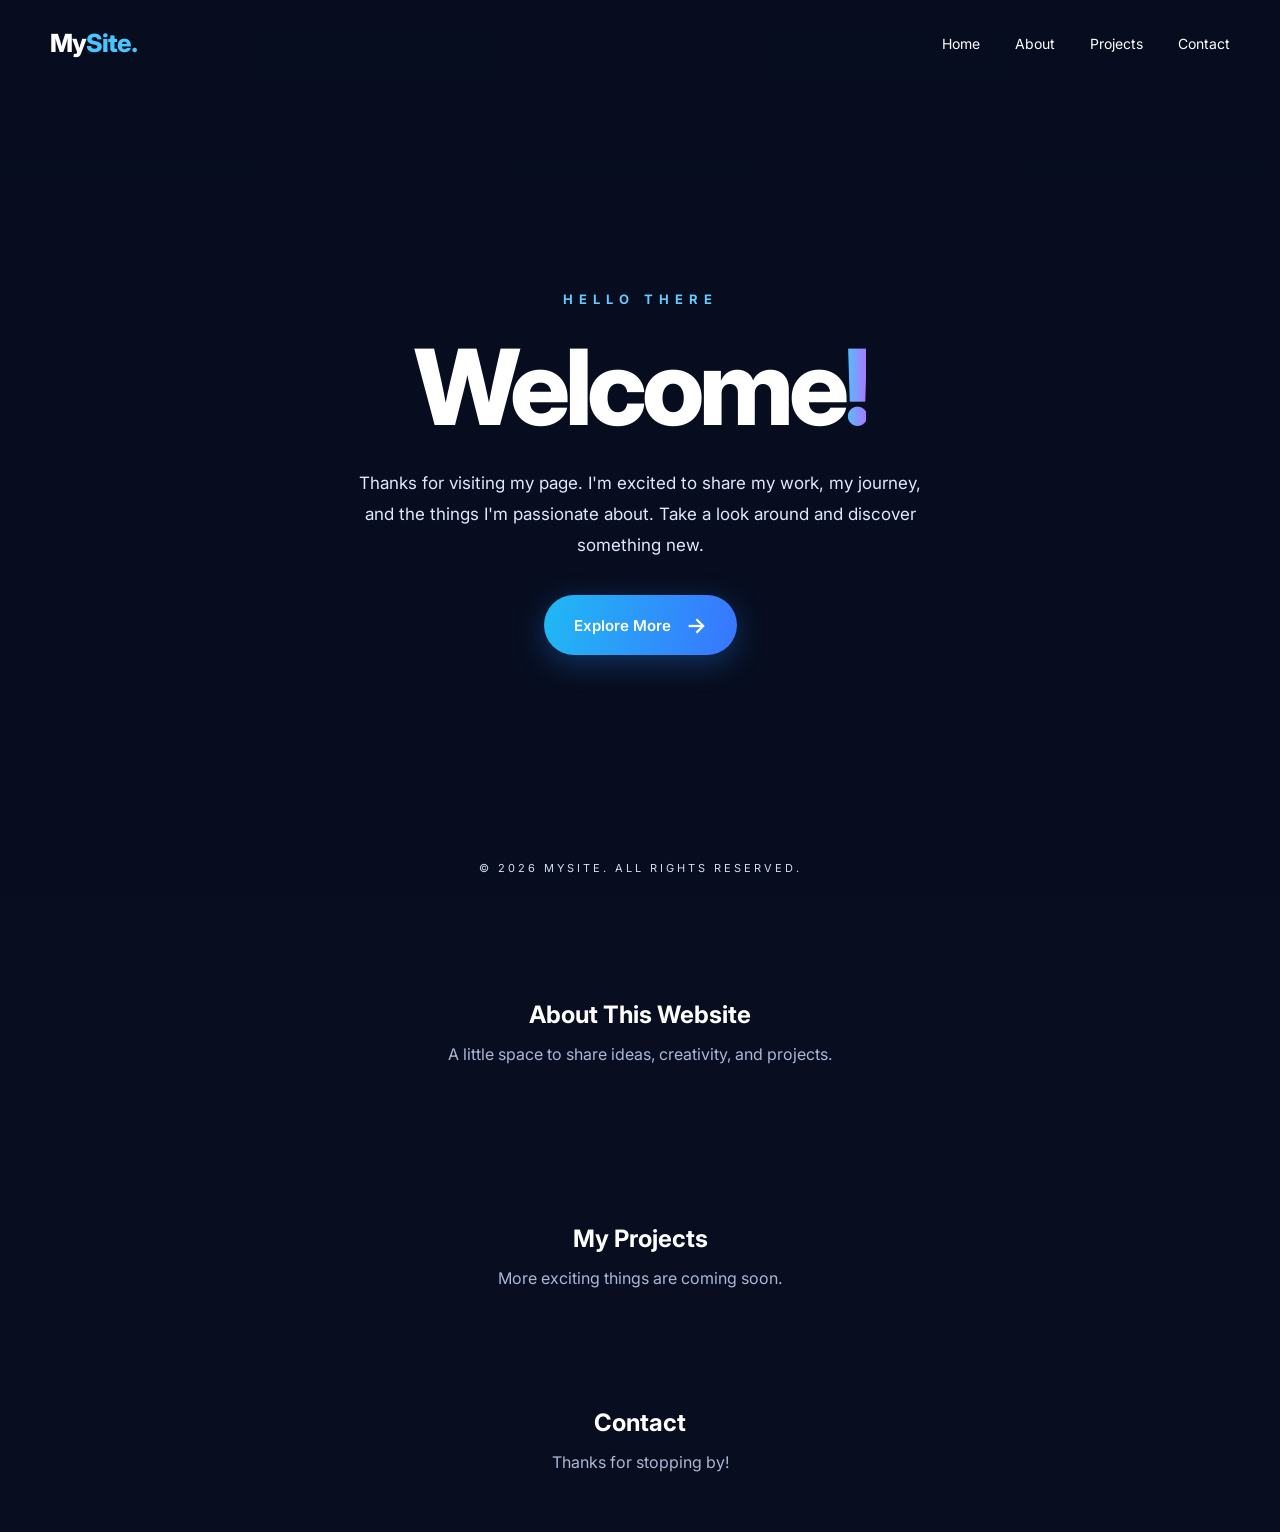
==== main.html @ cd911862 "Renamed HTML File" ====
<!DOCTYPE html>
<html lang="en">
<head>
    <meta charset="UTF-8">
    <meta name="viewport" content="width=device-width, initial-scale=1.0">
    <title>Welcome to My Website</title>

    <link rel="preconnect" href="https://fonts.googleapis.com">
    <link href="https://fonts.googleapis.com/css2?family=Inter:wght@400;500;600;700;800&display=swap" rel="stylesheet">
<!-- Git test -->
    <style>
        * {
            margin: 0;
            padding: 0;
            box-sizing: border-box;
        }

        html {
            scroll-behavior: smooth;
        }

        body {
            font-family: 'Inter', sans-serif;
            background: #080e20;
            color: white;
            min-height: 100vh;
        }

        .hero {
            min-height: 100vh;
            position: relative;
            display: flex;
            flex-direction: column;
            overflow: hidden;
            background:
                linear-gradient(
                    rgba(5, 12, 30, 0.48),
                    rgba(5, 12, 30, 0.25)
                ),
                url('https://images.unsplash.com/photo-1470770841072-f978cf4d019e?auto=format&fit=crop&w=2000&q=85')
                center / cover no-repeat;
        }

        nav {
            width: 100%;
            max-width: 1250px;
            margin: auto;
            padding: 28px 35px;
            display: flex;
            justify-content: space-between;
            align-items: center;
        }

        .logo {
            font-size: 25px;
            font-weight: 800;
            letter-spacing: -1px;
        }

        .logo span {
            color: #48c6ff;
        }

        .nav-links {
            display: flex;
            gap: 35px;
        }

        .nav-links a {
            color: white;
            text-decoration: none;
            font-size: 14px;
            transition: color 0.3s;
        }

        .nav-links a:hover {
            color: #48c6ff;
        }

        .welcome {
            flex: 1;
            display: flex;
            flex-direction: column;
            align-items: center;
            justify-content: center;
            text-align: center;
            padding: 60px 24px 100px;
            animation: fadeIn 1.2s ease;
        }

        .tagline {
            color: #65caff;
            font-size: 13px;
            font-weight: 700;
            letter-spacing: 6px;
            margin-bottom: 22px;
        }

        h1 {
            font-size: clamp(52px, 9vw, 105px);
            font-weight: 800;
            letter-spacing: -5px;
            line-height: 1.1;
            margin-bottom: 24px;
        }

        h1 span {
            background: linear-gradient(90deg, #45caff, #a879ff);
            -webkit-background-clip: text;
            background-clip: text;
            color: transparent;
        }

        .description {
            max-width: 580px;
            color: #e0e8ff;
            font-size: 17px;
            line-height: 1.8;
            margin-bottom: 35px;
        }

        .button {
            display: inline-flex;
            align-items: center;
            gap: 15px;
            padding: 17px 30px;
            border-radius: 50px;
            background: linear-gradient(100deg, #20b9f4, #3975ff);
            color: white;
            text-decoration: none;
            font-size: 15px;
            font-weight: 600;
            box-shadow: 0 8px 30px rgba(39, 140, 255, 0.3);
            transition: transform 0.3s, box-shadow 0.3s;
        }

        .button:hover {
            transform: translateY(-5px);
            box-shadow: 0 12px 40px rgba(39, 140, 255, 0.5);
        }

        .button span {
            font-size: 22px;
            transition: transform 0.3s;
        }

        .button:hover span {
            transform: translateX(5px);
        }

        .bottom-text {
            position: absolute;
            bottom: 25px;
            left: 0;
            right: 0;
            text-align: center;
            color: #d3def5;
            font-size: 11px;
            letter-spacing: 3px;
        }

        @keyframes fadeIn {
            from {
                opacity: 0;
                transform: translateY(25px);
            }
            to {
                opacity: 1;
                transform: translateY(0);
            }
        }

        @media (max-width: 600px) {
            nav {
                padding: 22px;
            }

            .logo {
                font-size: 21px;
            }

            .nav-links {
                gap: 14px;
            }

            .nav-links a {
                font-size: 11px;
            }

            h1 {
                font-size: clamp(48px, 12vw, 70px);
                letter-spacing: -3px;
            }

            .tagline {
                font-size: 11px;
                letter-spacing: 4px;
            }

            .description {
                font-size: 15px;
            }

            .button {
                padding: 15px 25px;
            }
        }

        @media (max-width: 380px) {
            .nav-links {
                gap: 9px;
            }

            .nav-links a {
                font-size: 10px;
            }
        }
    </style>
</head>

<body>
    <section class="hero" id="home">

        <nav>
            <div class="logo">My<span>Site.</span></div>

            <div class="nav-links">
                <a href="#home">Home</a>
                <a href="#about">About</a>
                <a href="#projects">Projects</a>
                <a href="#contact">Contact</a>
            </div>
        </nav>

        <main class="welcome">
            <p class="tagline">HELLO THERE</p>

            <h1>Welcome<span>!</span></h1>

            <p class="description">
                Thanks for visiting my page. I'm excited to share
                my work, my journey, and the things I'm passionate about.
                Take a look around and discover something new.
            </p>

            <a href="#about" class="button">
                Explore More <span>→</span>
            </a>
        </main>

        <div class="bottom-text">
            &copy; 2026 MYSITE. ALL RIGHTS RESERVED.
        </div>

    </section>

    <section id="about" style="padding: 100px 25px; text-align: center;">
        <h2>About This Website</h2>
        <p style="margin-top: 15px; color: #aab8d4;">
            A little space to share ideas, creativity, and projects.
        </p>
    </section>

    <section id="projects" style="padding: 60px 25px; text-align: center;">
        <h2>My Projects</h2>
        <p style="margin-top: 15px; color: #aab8d4;">
            More exciting things are coming soon.
        </p>
    </section>

    <section id="contact" style="padding: 60px 25px; text-align: center;">
        <h2>Contact</h2>
        <p style="margin-top: 15px; color: #aab8d4;">
            Thanks for stopping by!
        </p>
    </section>
</body>
</html>
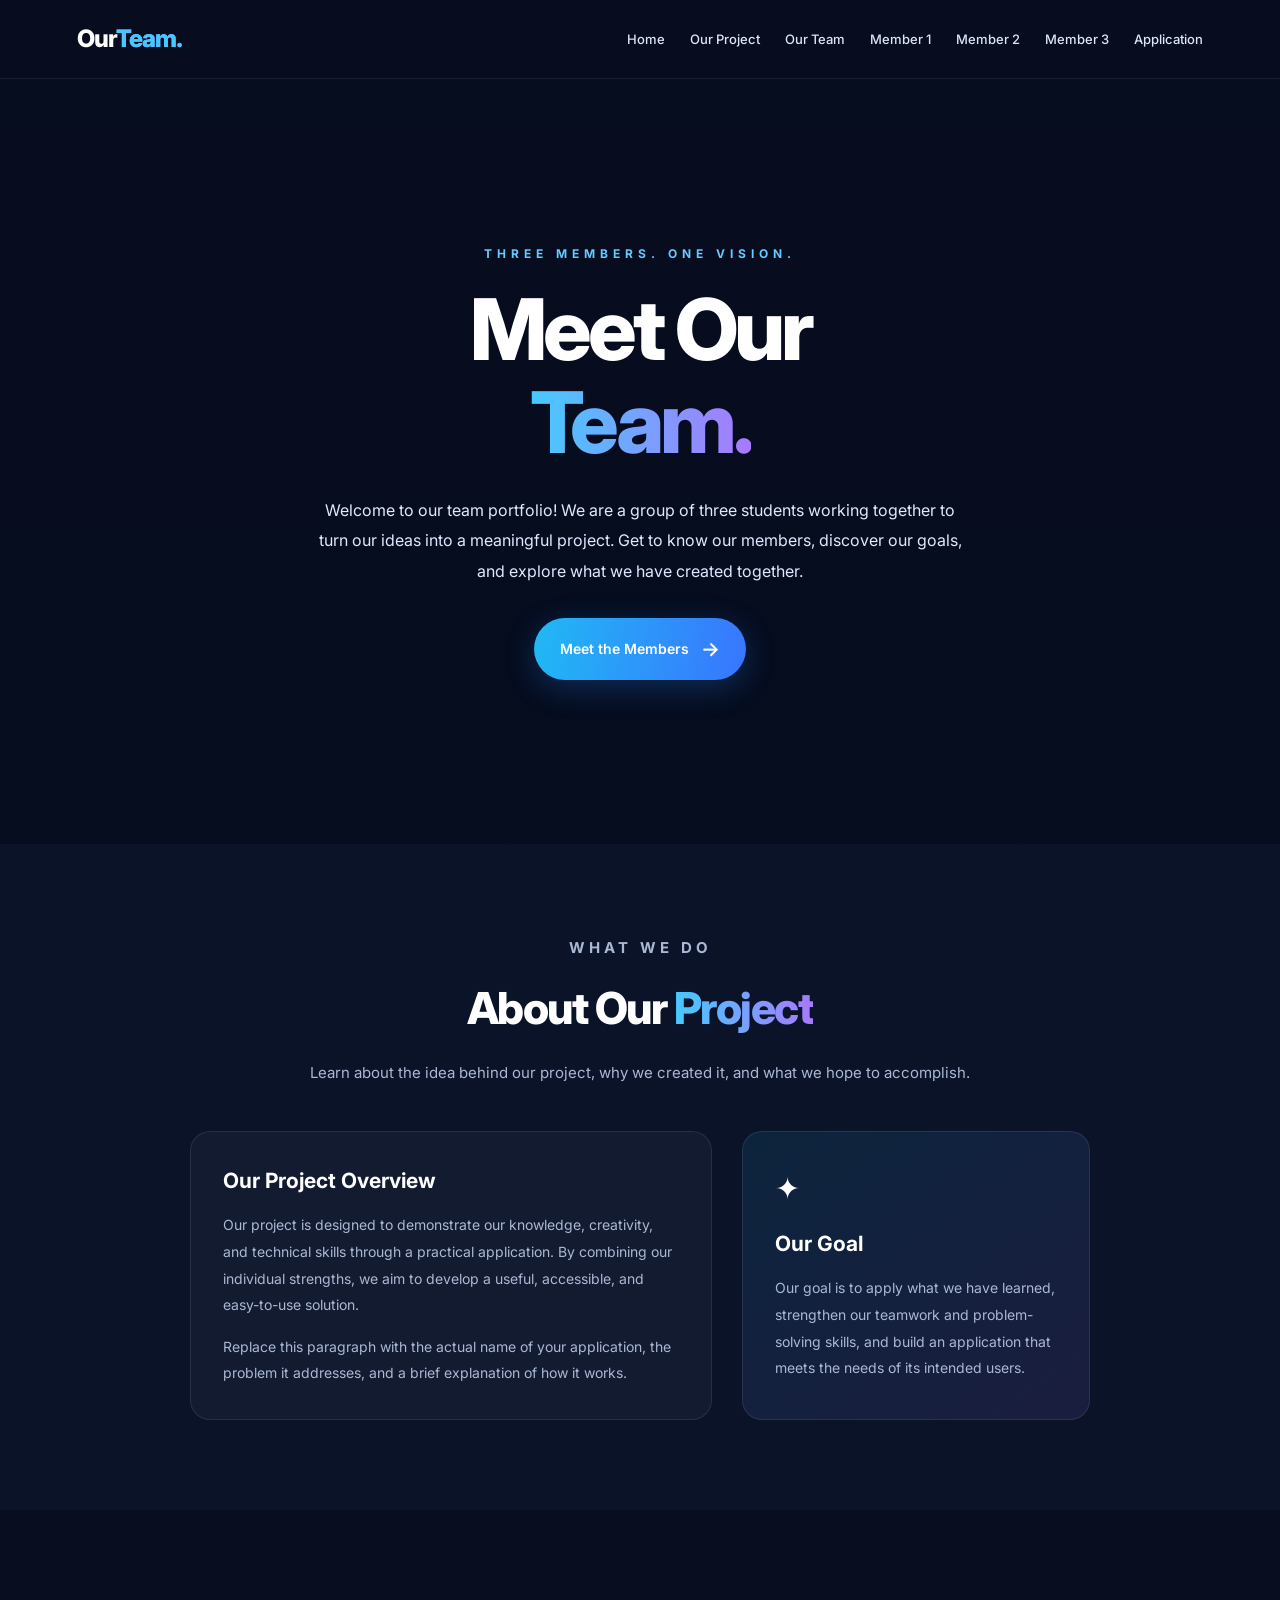
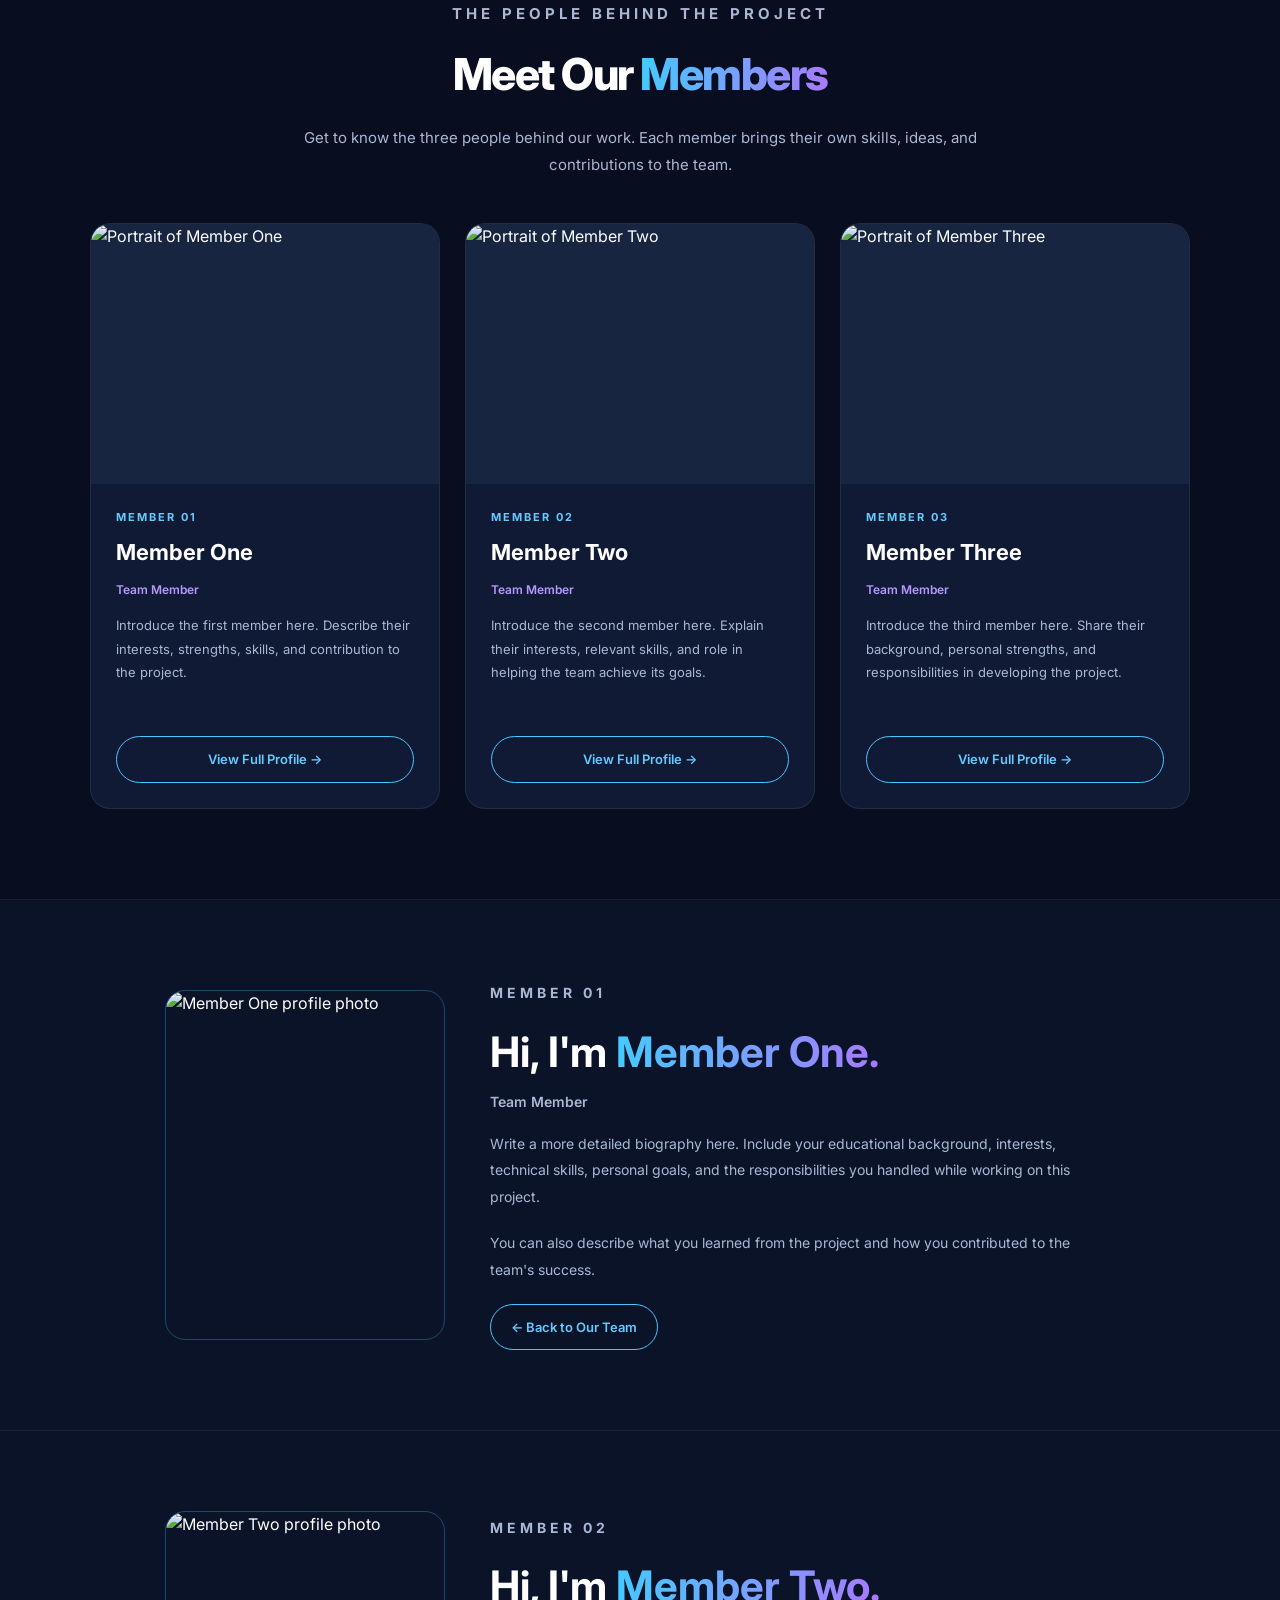
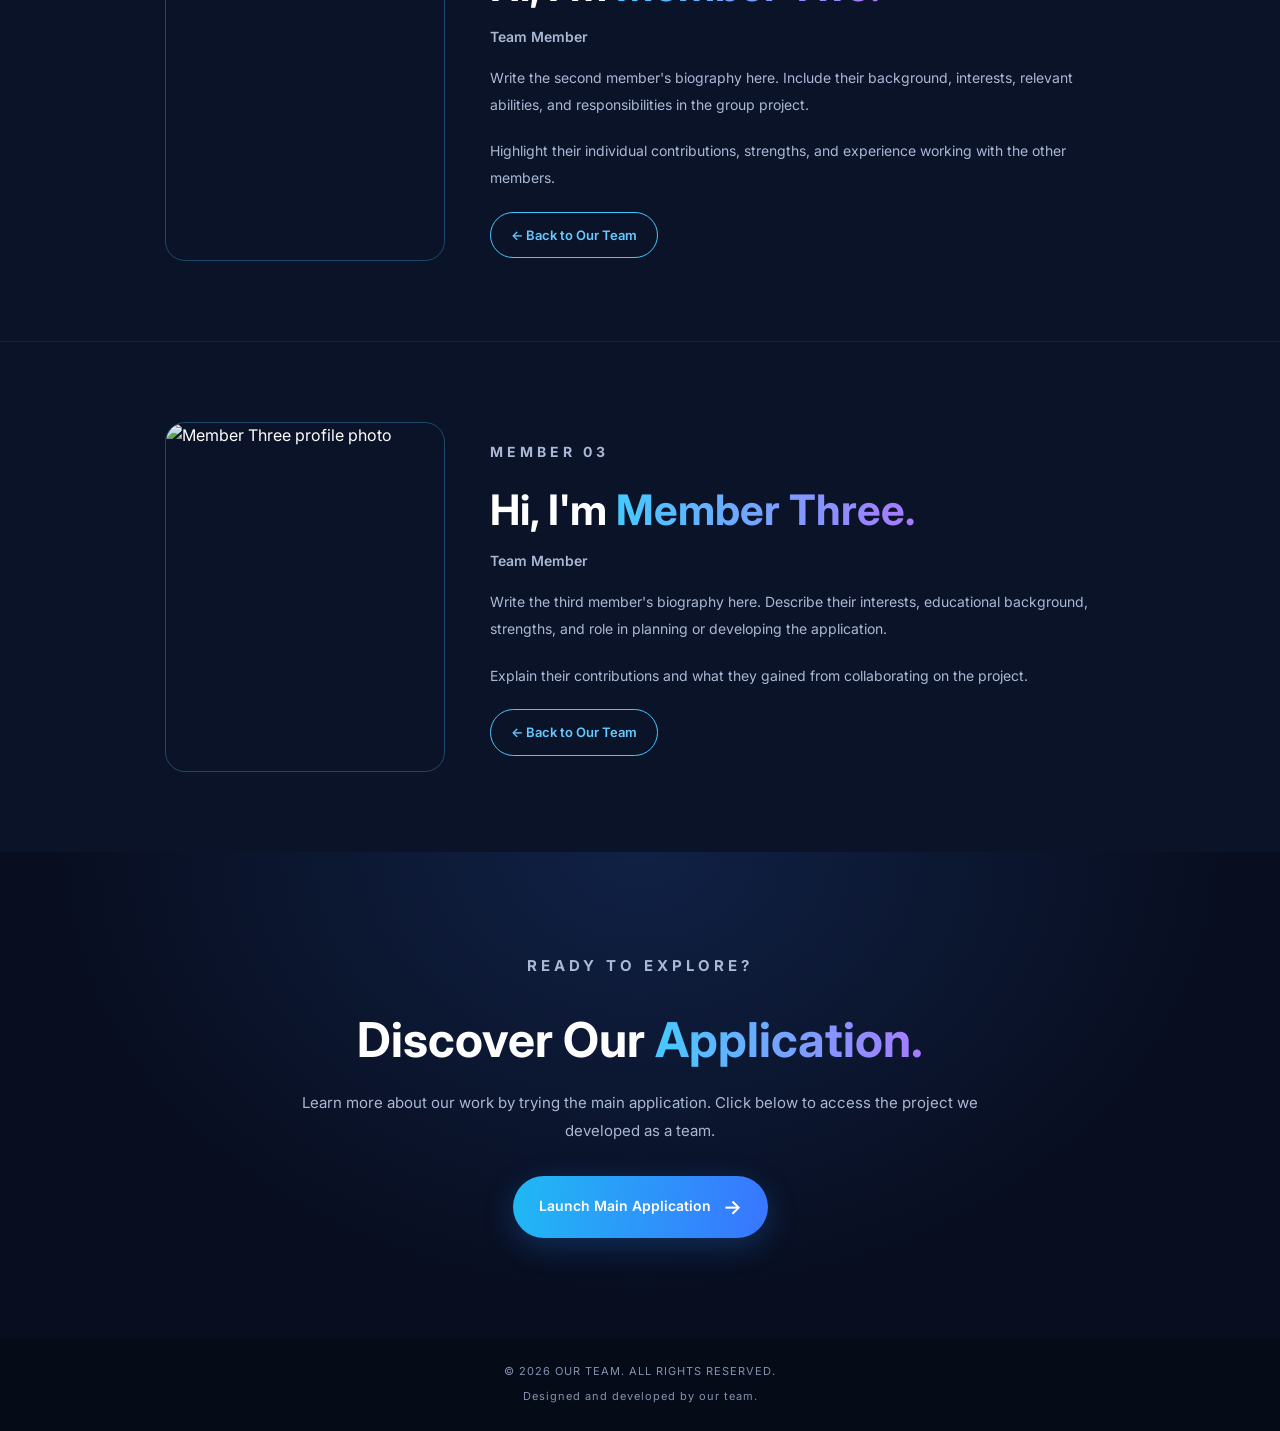
==== commit a2a7f95c: "Overhauled main UI to fit instructions" ====
--- a/main.html
+++ b/main.html
@@ -1,13 +1,15 @@
+
 <!DOCTYPE html>
 <html lang="en">
 <head>
     <meta charset="UTF-8">
     <meta name="viewport" content="width=device-width, initial-scale=1.0">
-    <title>Welcome to My Website</title>
+
+    <title>Our Team | Portfolio</title>
 
     <link rel="preconnect" href="https://fonts.googleapis.com">
     <link href="https://fonts.googleapis.com/css2?family=Inter:wght@400;500;600;700;800&display=swap" rel="stylesheet">
-<!-- Git test -->
+
     <style>
         * {
             margin: 0;
@@ -17,6 +19,7 @@
 
         html {
             scroll-behavior: smooth;
+            scroll-padding-top: 90px;
         }
 
         body {
@@ -24,255 +27,836 @@
             background: #080e20;
             color: white;
             min-height: 100vh;
-        }
+            line-height: 1.6;
+        }
+
+        /* NAVIGATION */
+
+        nav {
+            width: 100%;
+            padding: 20px 6%;
+            display: flex;
+            justify-content: space-between;
+            align-items: center;
+            gap: 20px;
+            background: rgba(8, 14, 32, 0.95);
+            border-bottom: 1px solid rgba(255, 255, 255, 0.08);
+            position: sticky;
+            top: 0;
+            z-index: 100;
+            backdrop-filter: blur(12px);
+        }
+
+        .logo {
+            font-size: 24px;
+            font-weight: 800;
+            letter-spacing: -1px;
+            white-space: nowrap;
+        }
+
+        .logo span {
+            color: #48c6ff;
+        }
+
+        .nav-links {
+            display: flex;
+            flex-wrap: wrap;
+            gap: 25px;
+        }
+
+        .nav-links a {
+            color: #dce5fa;
+            text-decoration: none;
+            font-size: 13px;
+            font-weight: 500;
+            transition: color 0.3s;
+        }
+
+        .nav-links a:hover {
+            color: #48c6ff;
+        }
+
+        /* HERO SECTION */
 
         .hero {
-            min-height: 100vh;
-            position: relative;
+            min-height: 85vh;
             display: flex;
-            flex-direction: column;
-            overflow: hidden;
+            align-items: center;
+            justify-content: center;
+            text-align: center;
+            padding: 90px 24px;
             background:
                 linear-gradient(
-                    rgba(5, 12, 30, 0.48),
-                    rgba(5, 12, 30, 0.25)
+                    rgba(5, 12, 30, 0.55),
+                    rgba(5, 12, 30, 0.82)
                 ),
                 url('https://images.unsplash.com/photo-1470770841072-f978cf4d019e?auto=format&fit=crop&w=2000&q=85')
                 center / cover no-repeat;
         }
 
-        nav {
-            width: 100%;
-            max-width: 1250px;
-            margin: auto;
-            padding: 28px 35px;
-            display: flex;
-            justify-content: space-between;
-            align-items: center;
-        }
-
-        .logo {
-            font-size: 25px;
-            font-weight: 800;
-            letter-spacing: -1px;
-        }
-
-        .logo span {
-            color: #48c6ff;
-        }
-
-        .nav-links {
-            display: flex;
-            gap: 35px;
-        }
-
-        .nav-links a {
-            color: white;
-            text-decoration: none;
-            font-size: 14px;
-            transition: color 0.3s;
-        }
-
-        .nav-links a:hover {
-            color: #48c6ff;
-        }
-
-        .welcome {
-            flex: 1;
-            display: flex;
-            flex-direction: column;
-            align-items: center;
-            justify-content: center;
-            text-align: center;
-            padding: 60px 24px 100px;
-            animation: fadeIn 1.2s ease;
+        .hero-content {
+            max-width: 850px;
+            animation: fadeIn 1s ease;
         }
 
         .tagline {
             color: #65caff;
-            font-size: 13px;
+            font-size: 12px;
             font-weight: 700;
-            letter-spacing: 6px;
-            margin-bottom: 22px;
+            letter-spacing: 5px;
+            margin-bottom: 20px;
         }
 
         h1 {
-            font-size: clamp(52px, 9vw, 105px);
+            font-size: clamp(45px, 8vw, 85px);
             font-weight: 800;
-            letter-spacing: -5px;
+            letter-spacing: -4px;
             line-height: 1.1;
-            margin-bottom: 24px;
-        }
-
-        h1 span {
+            margin-bottom: 25px;
+        }
+
+        h1 span,
+        .gradient-text {
             background: linear-gradient(90deg, #45caff, #a879ff);
             -webkit-background-clip: text;
             background-clip: text;
             color: transparent;
         }
 
-        .description {
-            max-width: 580px;
+        .hero-description {
+            max-width: 650px;
+            margin: 0 auto 32px;
             color: #e0e8ff;
-            font-size: 17px;
-            line-height: 1.8;
-            margin-bottom: 35px;
+            font-size: 16px;
+            line-height: 1.9;
         }
 
         .button {
             display: inline-flex;
+            justify-content: center;
             align-items: center;
-            gap: 15px;
-            padding: 17px 30px;
+            gap: 12px;
+            padding: 15px 26px;
             border-radius: 50px;
             background: linear-gradient(100deg, #20b9f4, #3975ff);
             color: white;
             text-decoration: none;
+            font-size: 14px;
+            font-weight: 600;
+            box-shadow: 0 8px 30px rgba(39, 140, 255, 0.25);
+            transition: transform 0.3s, box-shadow 0.3s;
+        }
+
+        .button:hover {
+            transform: translateY(-4px);
+            box-shadow: 0 12px 35px rgba(39, 140, 255, 0.4);
+        }
+
+        .button span {
+            font-size: 20px;
+        }
+
+        .button-outline {
+            display: inline-flex;
+            justify-content: center;
+            align-items: center;
+            padding: 12px 20px;
+            border: 1px solid #48c6ff;
+            border-radius: 30px;
+            color: #65caff;
+            text-decoration: none;
+            font-size: 13px;
+            font-weight: 600;
+            transition: background 0.3s, color 0.3s;
+        }
+
+        .button-outline:hover {
+            background: #48c6ff;
+            color: #080e20;
+        }
+
+        /* GENERAL SECTIONS */
+
+        .section {
+            padding: 90px 6%;
+        }
+
+        .section-heading {
+            max-width: 700px;
+            margin: 0 auto 45px;
+            text-align: center;
+        }
+
+        .section-label {
+            color: #65caff;
+            font-size: 11px;
+            font-weight: 700;
+            letter-spacing: 4px;
+            margin-bottom: 12px;
+        }
+
+        .section-heading h2 {
+            font-size: clamp(30px, 5vw, 44px);
+            font-weight: 800;
+            letter-spacing: -1.5px;
+            margin-bottom: 15px;
+        }
+
+        .section-heading p {
+            color: #aab8d4;
             font-size: 15px;
+            line-height: 1.8;
+        }
+
+        /* ABOUT THE PROJECT */
+
+        .about {
+            background: #0b1329;
+        }
+
+        .project-content {
+            max-width: 900px;
+            margin: auto;
+            display: grid;
+            grid-template-columns: 1.2fr 0.8fr;
+            gap: 30px;
+            align-items: stretch;
+        }
+
+        .project-description,
+        .goal-card {
+            padding: 32px;
+            border: 1px solid rgba(255, 255, 255, 0.09);
+            border-radius: 20px;
+            background: rgba(255, 255, 255, 0.035);
+        }
+
+        .project-description h3,
+        .goal-card h3 {
+            font-size: 21px;
+            margin-bottom: 15px;
+        }
+
+        .project-description p,
+        .goal-card p {
+            color: #aab8d4;
+            font-size: 14px;
+            line-height: 1.9;
+        }
+
+        .goal-card {
+            background: linear-gradient(
+                145deg,
+                rgba(32, 185, 244, 0.1),
+                rgba(168, 121, 255, 0.1)
+            );
+        }
+
+        .goal-icon {
+            font-size: 30px;
+            margin-bottom: 15px;
+        }
+
+        /* TEAM MEMBERS */
+
+        .team-grid {
+            max-width: 1100px;
+            margin: auto;
+            display: grid;
+            grid-template-columns: repeat(3, minmax(0, 1fr));
+            gap: 25px;
+        }
+
+        .member-card {
+            background: #101a34;
+            border: 1px solid rgba(255, 255, 255, 0.08);
+            border-radius: 20px;
+            overflow: hidden;
+            transition: transform 0.3s, border-color 0.3s;
+        }
+
+        .member-card:hover {
+            transform: translateY(-7px);
+            border-color: rgba(72, 198, 255, 0.6);
+        }
+
+        .member-photo {
+            width: 100%;
+            height: 260px;
+            display: block;
+            object-fit: cover;
+            background: #172541;
+        }
+
+        .member-info {
+            padding: 25px;
+        }
+
+        .member-number {
+            color: #65caff;
+            font-size: 11px;
+            font-weight: 700;
+            letter-spacing: 2px;
+            margin-bottom: 8px;
+        }
+
+        .member-info h3 {
+            font-size: 22px;
+            margin-bottom: 10px;
+        }
+
+        .member-role {
+            color: #b49aff;
+            font-size: 12px;
             font-weight: 600;
-            box-shadow: 0 8px 30px rgba(39, 140, 255, 0.3);
-            transition: transform 0.3s, box-shadow 0.3s;
-        }
-
-        .button:hover {
-            transform: translateY(-5px);
-            box-shadow: 0 12px 40px rgba(39, 140, 255, 0.5);
-        }
-
-        .button span {
-            font-size: 22px;
-            transition: transform 0.3s;
-        }
-
-        .button:hover span {
-            transform: translateX(5px);
-        }
-
-        .bottom-text {
-            position: absolute;
-            bottom: 25px;
-            left: 0;
-            right: 0;
+            margin-bottom: 15px;
+        }
+
+        .member-bio {
+            min-height: 100px;
+            color: #aab8d4;
+            font-size: 13px;
+            line-height: 1.8;
+            margin-bottom: 22px;
+        }
+
+        .member-info .button-outline {
+            width: 100%;
+        }
+
+        /* INDIVIDUAL PROFILE SECTIONS */
+
+        .profile-section {
+            padding: 80px 6%;
+            background: #0b1329;
+            border-top: 1px solid rgba(255, 255, 255, 0.06);
+        }
+
+        .profile-content {
+            max-width: 950px;
+            margin: auto;
+            display: grid;
+            grid-template-columns: 280px 1fr;
+            gap: 45px;
+            align-items: center;
+        }
+
+        .profile-photo {
+            width: 100%;
+            aspect-ratio: 4 / 5;
+            object-fit: cover;
+            border-radius: 20px;
+            border: 1px solid rgba(72, 198, 255, 0.3);
+        }
+
+        .profile-details h2 {
+            font-size: clamp(30px, 5vw, 42px);
+            line-height: 1.2;
+            margin-bottom: 12px;
+        }
+
+        .profile-details p {
+            color: #aab8d4;
+            font-size: 14px;
+            line-height: 1.9;
+            margin-bottom: 20px;
+        }
+
+        .profile-details .member-role {
+            margin-bottom: 15px;
+        }
+
+        /* MAIN APPLICATION */
+
+        .application {
             text-align: center;
-            color: #d3def5;
+            padding: 100px 24px;
+            background:
+                radial-gradient(
+                    ellipse at top,
+                    rgba(45, 101, 200, 0.22),
+                    transparent 65%
+                ),
+                #080e20;
+        }
+
+        .application-content {
+            max-width: 700px;
+            margin: auto;
+        }
+
+        .application h2 {
+            font-size: clamp(32px, 6vw, 48px);
+            line-height: 1.2;
+            margin-bottom: 20px;
+        }
+
+        .application p {
+            color: #aab8d4;
+            font-size: 15px;
+            line-height: 1.9;
+            margin-bottom: 30px;
+        }
+
+        /* FOOTER */
+
+        footer {
+            padding: 25px;
+            text-align: center;
+            background: #060b18;
+            color: #8492af;
             font-size: 11px;
-            letter-spacing: 3px;
-        }
+            letter-spacing: 1px;
+        }
+
+        /* ANIMATION */
 
         @keyframes fadeIn {
             from {
                 opacity: 0;
-                transform: translateY(25px);
-            }
+                transform: translateY(20px);
+            }
+
             to {
                 opacity: 1;
                 transform: translateY(0);
             }
         }
 
+        /* RESPONSIVE DESIGN */
+
+        @media (max-width: 850px) {
+            nav {
+                padding: 18px 5%;
+                align-items: flex-start;
+            }
+
+            .nav-links {
+                justify-content: flex-end;
+                gap: 12px 18px;
+            }
+
+            .project-content {
+                grid-template-columns: 1fr;
+            }
+
+            .team-grid {
+                grid-template-columns: repeat(2, minmax(0, 1fr));
+            }
+
+            .profile-content {
+                grid-template-columns: 220px 1fr;
+                gap: 28px;
+            }
+        }
+
         @media (max-width: 600px) {
             nav {
-                padding: 22px;
+                flex-direction: column;
+                align-items: center;
+                gap: 14px;
+                padding: 16px;
             }
 
             .logo {
-                font-size: 21px;
+                font-size: 22px;
             }
 
             .nav-links {
-                gap: 14px;
+                width: 100%;
+                justify-content: center;
+                gap: 10px 18px;
             }
 
             .nav-links a {
-                font-size: 11px;
+                font-size: 12px;
+            }
+
+            .hero {
+                min-height: 78vh;
+                padding: 65px 22px;
             }
 
             h1 {
-                font-size: clamp(48px, 12vw, 70px);
-                letter-spacing: -3px;
+                font-size: clamp(43px, 12vw, 65px);
+                letter-spacing: -2.5px;
             }
 
             .tagline {
-                font-size: 11px;
-                letter-spacing: 4px;
-            }
-
-            .description {
-                font-size: 15px;
-            }
-
-            .button {
-                padding: 15px 25px;
-            }
-        }
-
-        @media (max-width: 380px) {
-            .nav-links {
-                gap: 9px;
-            }
-
-            .nav-links a {
                 font-size: 10px;
+                letter-spacing: 3px;
+            }
+
+            .hero-description {
+                font-size: 14px;
+            }
+
+            .section {
+                padding: 65px 20px;
+            }
+
+            .section-heading {
+                margin-bottom: 30px;
+            }
+
+            .team-grid {
+                grid-template-columns: 1fr;
+                max-width: 380px;
+            }
+
+            .member-photo {
+                height: 300px;
+            }
+
+            .member-bio {
+                min-height: 0;
+            }
+
+            .profile-section {
+                padding: 60px 22px;
+            }
+
+            .profile-content {
+                grid-template-columns: 1fr;
+                gap: 25px;
+                max-width: 420px;
+            }
+
+            .profile-photo {
+                max-width: 260px;
+                aspect-ratio: 4 / 4;
+                margin: auto;
+            }
+
+            .profile-details {
+                text-align: center;
+            }
+
+            .project-description,
+            .goal-card {
+                padding: 25px;
+            }
+
+            .application {
+                padding: 75px 22px;
             }
         }
     </style>
 </head>
 
 <body>
-    <section class="hero" id="home">
-
-        <nav>
-            <div class="logo">My<span>Site.</span></div>
-
-            <div class="nav-links">
-                <a href="#home">Home</a>
-                <a href="#about">About</a>
-                <a href="#projects">Projects</a>
-                <a href="#contact">Contact</a>
+
+    <!-- NAVIGATION -->
+    <nav>
+        <a href="#home" class="logo" style="text-decoration: none; color: white;">
+            Our<span class="gradient-text">Team.</span>
+        </a>
+
+        <div class="nav-links">
+            <a href="#home">Home</a>
+            <a href="#about">Our Project</a>
+            <a href="#team">Our Team</a>
+            <a href="#member1">Member 1</a>
+            <a href="#member2">Member 2</a>
+            <a href="#member3">Member 3</a>
+            <a href="#application">Application</a>
+        </div>
+    </nav>
+
+    <!-- HOME / HERO -->
+    <header class="hero" id="home">
+        <div class="hero-content">
+            <p class="tagline">THREE MEMBERS. ONE VISION.</p>
+
+            <h1>Meet Our<br><span>Team.</span></h1>
+
+            <p class="hero-description">
+                Welcome to our team portfolio! We are a group of three
+                students working together to turn our ideas into a meaningful
+                project. Get to know our members, discover our goals, and
+                explore what we have created together.
+            </p>
+
+            <a href="#team" class="button">
+                Meet the Members <span>→</span>
+            </a>
+        </div>
+    </header>
+
+    <!-- ABOUT THE PROJECT -->
+    <section class="section about" id="about">
+        <div class="section-heading">
+            <p class="section-label">WHAT WE DO</p>
+
+            <h2>About Our <span class="gradient-text">Project</span></h2>
+
+            <p>
+                Learn about the idea behind our project, why we created it,
+                and what we hope to accomplish.
+            </p>
+        </div>
+
+        <div class="project-content">
+            <div class="project-description">
+                <h3>Our Project Overview</h3>
+
+                <p>
+                    Our project is designed to demonstrate our knowledge,
+                    creativity, and technical skills through a practical
+                    application. By combining our individual strengths,
+                    we aim to develop a useful, accessible, and easy-to-use
+                    solution.
+                </p>
+
+                <p style="margin-top: 15px;">
+                    Replace this paragraph with the actual name of your
+                    application, the problem it addresses, and a brief
+                    explanation of how it works.
+                </p>
             </div>
-        </nav>
-
-        <main class="welcome">
-            <p class="tagline">HELLO THERE</p>
-
-            <h1>Welcome<span>!</span></h1>
-
-            <p class="description">
-                Thanks for visiting my page. I'm excited to share
-                my work, my journey, and the things I'm passionate about.
-                Take a look around and discover something new.
+
+            <div class="goal-card">
+                <div class="goal-icon">✦</div>
+
+                <h3>Our Goal</h3>
+
+                <p>
+                    Our goal is to apply what we have learned, strengthen
+                    our teamwork and problem-solving skills, and build an
+                    application that meets the needs of its intended users.
+                </p>
+            </div>
+        </div>
+    </section>
+
+    <!-- TEAM OVERVIEW -->
+    <section class="section" id="team">
+        <div class="section-heading">
+            <p class="section-label">THE PEOPLE BEHIND THE PROJECT</p>
+
+            <h2>Meet Our <span class="gradient-text">Members</span></h2>
+
+            <p>
+                Get to know the three people behind our work. Each member
+                brings their own skills, ideas, and contributions to the team.
             </p>
-
-            <a href="#about" class="button">
-                Explore More <span>→</span>
+        </div>
+
+        <div class="team-grid">
+
+            <!-- MEMBER 1 -->
+            <article class="member-card">
+                <img
+                    class="member-photo"
+                    src="https://images.unsplash.com/photo-1500648767791-00dcc994a43e?auto=format&fit=crop&w=700&q=85"
+                    alt="Portrait of Member One"
+                    loading="lazy"
+                >
+
+                <div class="member-info">
+                    <p class="member-number">MEMBER 01</p>
+                    <h3>Member One</h3>
+                    <p class="member-role">Team Member</p>
+
+                    <p class="member-bio">
+                        Introduce the first member here. Describe their
+                        interests, strengths, skills, and contribution
+                        to the project.
+                    </p>
+
+                    <a href="#member1" class="button-outline">
+                        View Full Profile →
+                    </a>
+                </div>
+            </article>
+
+            <!-- MEMBER 2 -->
+            <article class="member-card">
+                <img
+                    class="member-photo"
+                    src="https://images.unsplash.com/photo-1534528741775-53994a69daeb?auto=format&fit=crop&w=700&q=85"
+                    alt="Portrait of Member Two"
+                    loading="lazy"
+                >
+
+                <div class="member-info">
+                    <p class="member-number">MEMBER 02</p>
+                    <h3>Member Two</h3>
+                    <p class="member-role">Team Member</p>
+
+                    <p class="member-bio">
+                        Introduce the second member here. Explain their
+                        interests, relevant skills, and role in helping
+                        the team achieve its goals.
+                    </p>
+
+                    <a href="#member2" class="button-outline">
+                        View Full Profile →
+                    </a>
+                </div>
+            </article>
+
+            <!-- MEMBER 3 -->
+            <article class="member-card">
+                <img
+                    class="member-photo"
+                    src="https://images.unsplash.com/photo-1506794778202-cad84cf45f1d?auto=format&fit=crop&w=700&q=85"
+                    alt="Portrait of Member Three"
+                    loading="lazy"
+                >
+
+                <div class="member-info">
+                    <p class="member-number">MEMBER 03</p>
+                    <h3>Member Three</h3>
+                    <p class="member-role">Team Member</p>
+
+                    <p class="member-bio">
+                        Introduce the third member here. Share their
+                        background, personal strengths, and responsibilities
+                        in developing the project.
+                    </p>
+
+                    <a href="#member3" class="button-outline">
+                        View Full Profile →
+                    </a>
+                </div>
+            </article>
+
+        </div>
+    </section>
+
+    <!-- MEMBER 1 FULL PROFILE -->
+    <section class="profile-section" id="member1">
+        <div class="profile-content">
+            <img
+                class="profile-photo"
+                src="https://images.unsplash.com/photo-1500648767791-00dcc994a43e?auto=format&fit=crop&w=700&q=85"
+                alt="Member One profile photo"
+                loading="lazy"
+            >
+
+            <div class="profile-details">
+                <p class="section-label">MEMBER 01</p>
+
+                <h2>Hi, I'm <span class="gradient-text">Member One.</span></h2>
+
+                <p class="member-role">Team Member</p>
+
+                <p>
+                    Write a more detailed biography here. Include your
+                    educational background, interests, technical skills,
+                    personal goals, and the responsibilities you handled
+                    while working on this project.
+                </p>
+
+                <p>
+                    You can also describe what you learned from the project
+                    and how you contributed to the team's success.
+                </p>
+
+                <a href="#team" class="button-outline">
+                    ← Back to Our Team
+                </a>
+            </div>
+        </div>
+    </section>
+
+    <!-- MEMBER 2 FULL PROFILE -->
+    <section class="profile-section" id="member2">
+        <div class="profile-content">
+            <img
+                class="profile-photo"
+                src="https://images.unsplash.com/photo-1534528741775-53994a69daeb?auto=format&fit=crop&w=700&q=85"
+                alt="Member Two profile photo"
+                loading="lazy"
+            >
+
+            <div class="profile-details">
+                <p class="section-label">MEMBER 02</p>
+
+                <h2>Hi, I'm <span class="gradient-text">Member Two.</span></h2>
+
+                <p class="member-role">Team Member</p>
+
+                <p>
+                    Write the second member's biography here. Include
+                    their background, interests, relevant abilities,
+                    and responsibilities in the group project.
+                </p>
+
+                <p>
+                    Highlight their individual contributions, strengths,
+                    and experience working with the other members.
+                </p>
+
+                <a href="#team" class="button-outline">
+                    ← Back to Our Team
+                </a>
+            </div>
+        </div>
+    </section>
+
+    <!-- MEMBER 3 FULL PROFILE -->
+    <section class="profile-section" id="member3">
+        <div class="profile-content">
+            <img
+                class="profile-photo"
+                src="https://images.unsplash.com/photo-1506794778202-cad84cf45f1d?auto=format&fit=crop&w=700&q=85"
+                alt="Member Three profile photo"
+                loading="lazy"
+            >
+
+            <div class="profile-details">
+                <p class="section-label">MEMBER 03</p>
+
+                <h2>Hi, I'm <span class="gradient-text">Member Three.</span></h2>
+
+                <p class="member-role">Team Member</p>
+
+                <p>
+                    Write the third member's biography here. Describe their
+                    interests, educational background, strengths, and role
+                    in planning or developing the application.
+                </p>
+
+                <p>
+                    Explain their contributions and what they gained
+                    from collaborating on the project.
+                </p>
+
+                <a href="#team" class="button-outline">
+                    ← Back to Our Team
+                </a>
+            </div>
+        </div>
+    </section>
+
+    <!-- MAIN JAVASCRIPT APPLICATION -->
+    <section class="application" id="application">
+        <div class="application-content">
+            <p class="section-label">READY TO EXPLORE?</p>
+
+            <h2>Discover Our <span class="gradient-text">Application.</span></h2>
+
+            <p>
+                Learn more about our work by trying the main application.
+                Click below to access the project we developed as a team.
+            </p>
+
+            <!-- Change app.html to your actual application filename -->
+            <a href="app.html" class="button">
+                Launch Main Application <span>→</span>
             </a>
-        </main>
-
-        <div class="bottom-text">
-            &copy; 2026 MYSITE. ALL RIGHTS RESERVED.
-        </div>
-
+        </div>
     </section>
 
-    <section id="about" style="padding: 100px 25px; text-align: center;">
-        <h2>About This Website</h2>
-        <p style="margin-top: 15px; color: #aab8d4;">
-            A little space to share ideas, creativity, and projects.
+    <!-- FOOTER -->
+    <footer>
+        <p>© 2026 OUR TEAM. ALL RIGHTS RESERVED.</p>
+        <p style="margin-top: 8px;">
+            Designed and developed by our team.
         </p>
-    </section>
-
-    <section id="projects" style="padding: 60px 25px; text-align: center;">
-        <h2>My Projects</h2>
-        <p style="margin-top: 15px; color: #aab8d4;">
-            More exciting things are coming soon.
-        </p>
-    </section>
-
-    <section id="contact" style="padding: 60px 25px; text-align: center;">
-        <h2>Contact</h2>
-        <p style="margin-top: 15px; color: #aab8d4;">
-            Thanks for stopping by!
-        </p>
-    </section>
+    </footer>
+
 </body>
-</html>+</html>
